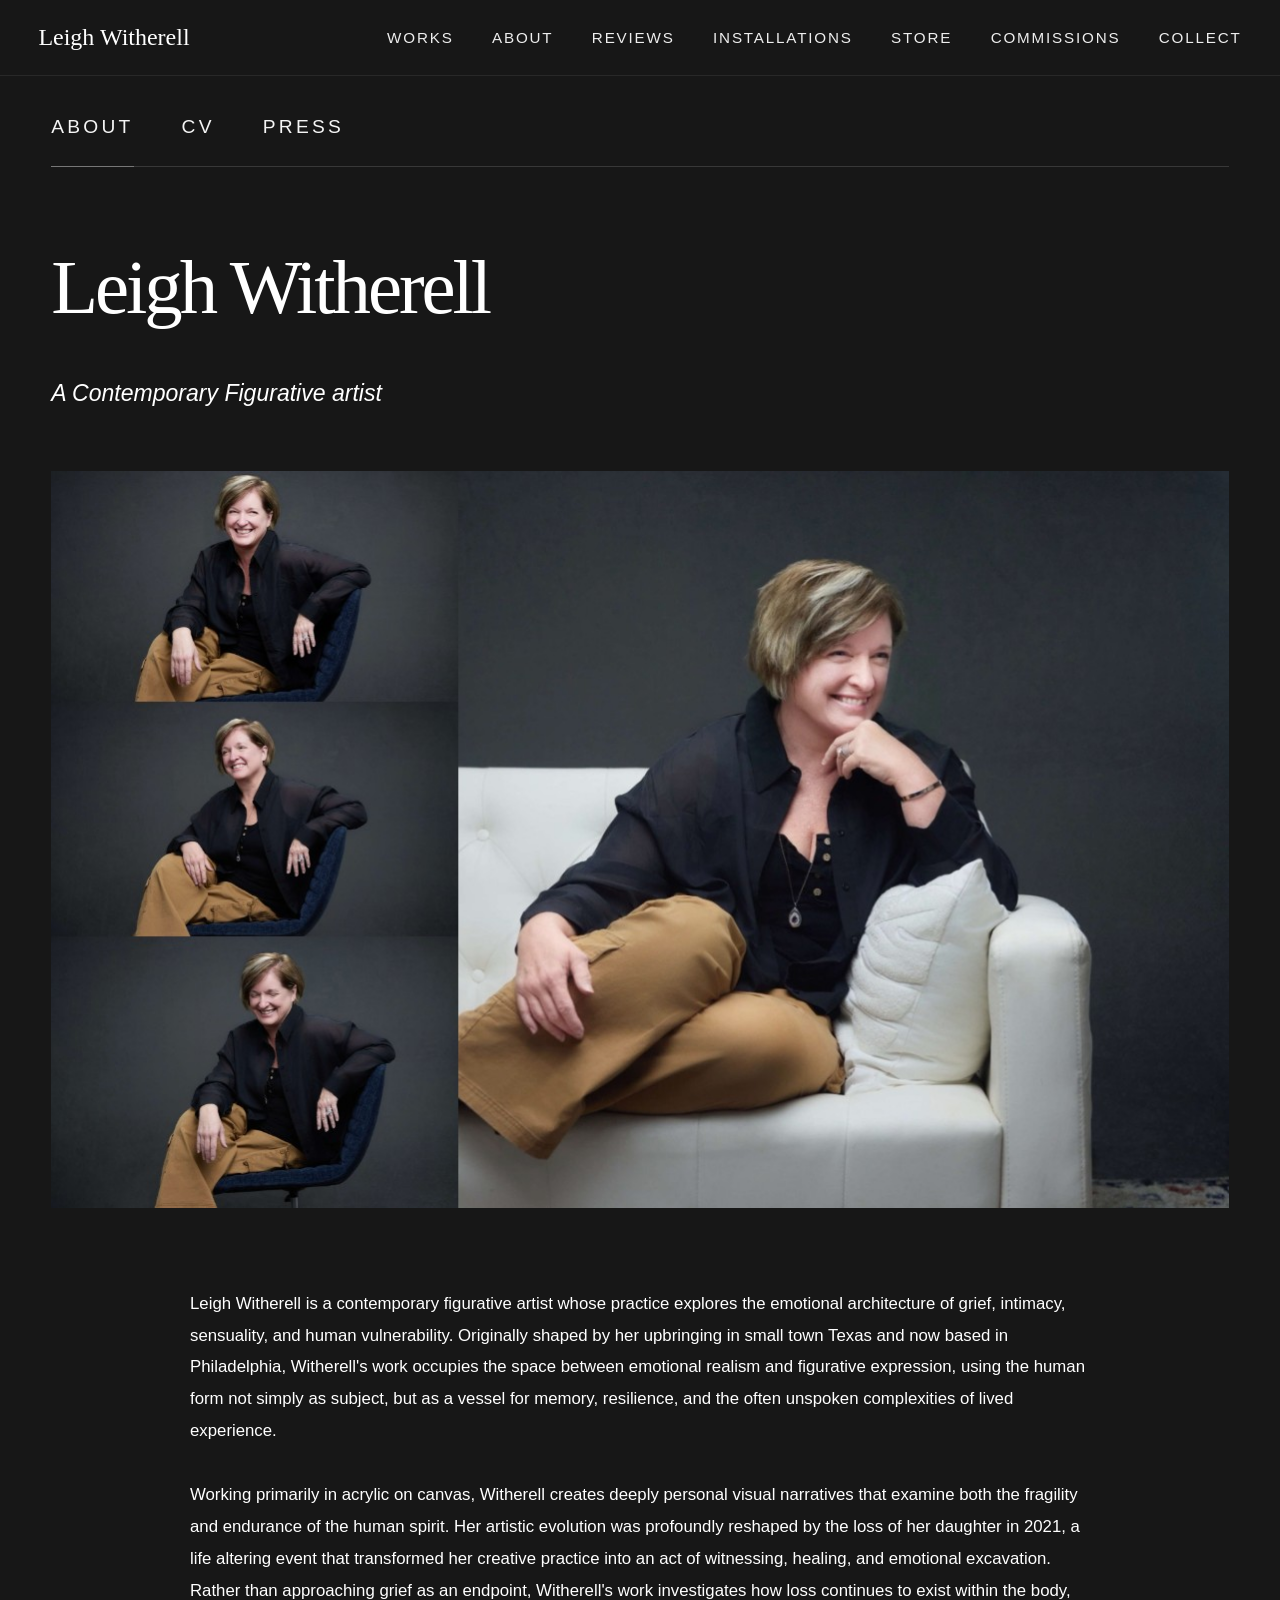
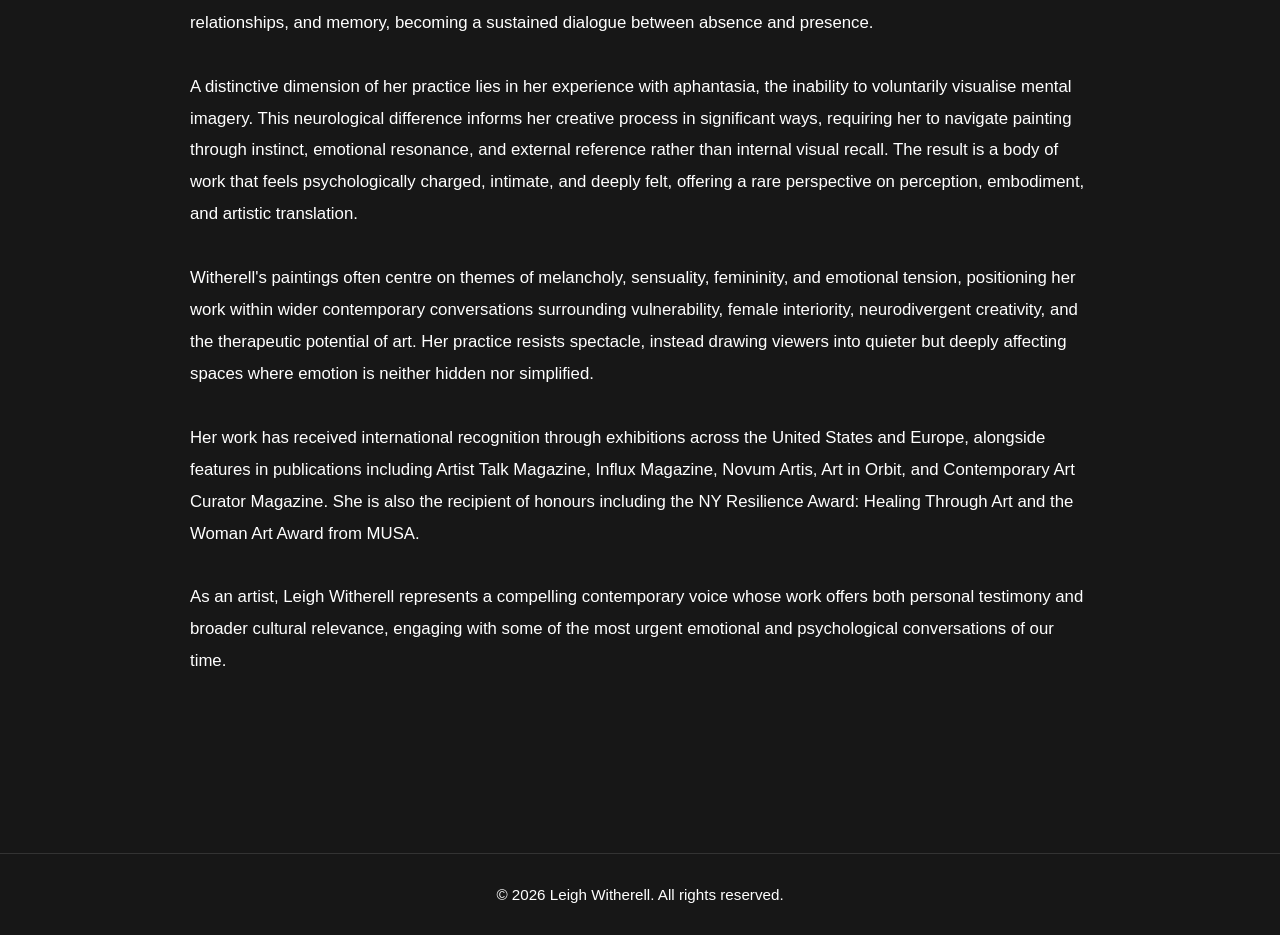
==== about.html @ 9452c2bc "Added about page, press page, and CV template. Created JavaScript files for about page, CV, and pres" ====
<!DOCTYPE html>
<html lang="en">

<head>
  <meta charset="UTF-8">
  <meta name="viewport"
        content="width=device-width, initial-scale=1.0">

  <meta name="description"
        content="About Leigh Witherell, contemporary figurative artist based in Philadelphia.">

  <title>About | Leigh Witherell</title>

  <link rel="stylesheet" href="css/style.css">
  <script src="js/about.js" defer></script>
  <script src="js/cv-data.js" defer></script>
<script src="js/cv.js" defer></script>
</head>

<body class="about-page">

  <!-- MAIN SITE NAVIGATION -->

  <header class="site-header">

    <a class="site-logo" href="index.html">
      Leigh Witherell
    </a>

    <button
      class="menu-toggle"
      type="button"
      aria-label="Toggle navigation"
      aria-expanded="false"
      aria-controls="site-nav">
      ☰
    </button>

    <nav
      id="site-nav"
      class="site-nav"
      aria-label="Main navigation">

      <a href="works.html">Works</a>
      <a href="about.html" aria-current="page">About</a>
      <a href="reviews.html">Reviews</a>
      <a href="installations.html">Installations</a>
      <a href="store.html">Store</a>
      <a href="commissions.html">Commissions</a>
      <a href="collect.html">Collect</a>

    </nav>

  </header>


  <main class="about-main">

    <!-- ABOUT / CV / PRESS TABS -->

    <div class="about-tabs"
         role="tablist"
         aria-label="Artist information">

      <button
        id="tab-about"
        class="about-tab active"
        type="button"
        role="tab"
        aria-selected="true"
        aria-controls="panel-about"
        tabindex="0"
        data-tab="about">
        About
      </button>

      <button
        id="tab-cv"
        class="about-tab"
        type="button"
        role="tab"
        aria-selected="false"
        aria-controls="panel-cv"
        tabindex="-1"
        data-tab="cv">
        CV
      </button>

      <button
        id="tab-press"
        class="about-tab"
        type="button"
        role="tab"
        aria-selected="false"
        aria-controls="panel-press"
        tabindex="-1"
        data-tab="press">
        Press
      </button>

    </div>


    <!-- ABOUT SECTION -->

    <section
      id="panel-about"
      class="about-panel"
      role="tabpanel"
      aria-labelledby="tab-about"
      tabindex="0">

      <h1 class="about-heading">
        Leigh Witherell
      </h1>

      <p class="about-subtitle">
        A Contemporary Figurative artist
      </p>

      <!-- ARTIST COLLAGE -->

      <div class="about-portrait">

        <img
          src="assets/images/Artist/Leigh1.jpg"
          alt="Portrait collage of artist Leigh Witherell"
        >

      </div>


      <!-- ARTIST BIOGRAPHY -->

      <div class="artist-bio">

        <p>
          Leigh Witherell is a contemporary figurative artist whose practice explores the emotional architecture of grief, intimacy, sensuality, and human vulnerability. Originally shaped by her upbringing in small town Texas and now based in Philadelphia, Witherell's work occupies the space between emotional realism and figurative expression, using the human form not simply as subject, but as a vessel for memory, resilience, and the often unspoken complexities of lived experience.
        </p>

        <p>
          Working primarily in acrylic on canvas, Witherell creates deeply personal visual narratives that examine both the fragility and endurance of the human spirit. Her artistic evolution was profoundly reshaped by the loss of her daughter in 2021, a life altering event that transformed her creative practice into an act of witnessing, healing, and emotional excavation. Rather than approaching grief as an endpoint, Witherell's work investigates how loss continues to exist within the body, relationships, and memory, becoming a sustained dialogue between absence and presence.
        </p>

        <p>
          A distinctive dimension of her practice lies in her experience with aphantasia, the inability to voluntarily visualise mental imagery. This neurological difference informs her creative process in significant ways, requiring her to navigate painting through instinct, emotional resonance, and external reference rather than internal visual recall. The result is a body of work that feels psychologically charged, intimate, and deeply felt, offering a rare perspective on perception, embodiment, and artistic translation.
        </p>

        <p>
          Witherell's paintings often centre on themes of melancholy, sensuality, femininity, and emotional tension, positioning her work within wider contemporary conversations surrounding vulnerability, female interiority, neurodivergent creativity, and the therapeutic potential of art. Her practice resists spectacle, instead drawing viewers into quieter but deeply affecting spaces where emotion is neither hidden nor simplified.
        </p>

        <p>
          Her work has received international recognition through exhibitions across the United States and Europe, alongside features in publications including Artist Talk Magazine, Influx Magazine, Novum Artis, Art in Orbit, and Contemporary Art Curator Magazine. She is also the recipient of honours including the NY Resilience Award: Healing Through Art and the Woman Art Award from MUSA.
        </p>

        <p>
          As an artist, Leigh Witherell represents a compelling contemporary voice whose work offers both personal testimony and broader cultural relevance, engaging with some of the most urgent emotional and psychological conversations of our time.
        </p>

      </div>

    </section>


    <!-- CV SECTION -->

    <section
      id="panel-cv"
      class="about-panel"
      role="tabpanel"
      aria-labelledby="tab-cv"
      tabindex="0"
      hidden>

      <h1 class="about-heading">
        Curriculum Vitae
      </h1>

      <div class="cv-content">

       
<!-- CV SECTION -->

<section
  id="panel-cv"
  class="about-panel"
  role="tabpanel"
  aria-labelledby="tab-cv"
  tabindex="0"
  hidden>

  <h1 class="about-heading">
    Curriculum Vitae
  </h1>

  <div id="cv-content" class="cv-content">
    <p>Loading curriculum vitae...</p>
  </div>

</section>

        <section class="cv-section">

          <h2>Selected Exhibitions</h2>

          <div class="cv-entry">
            <span class="cv-year">YEAR</span>
            <p>Exhibition Title, Gallery, City</p>
          </div>

        </section>

        <section class="cv-section">

          <h2>Awards &amp; Recognition</h2>

          <div class="cv-entry">
            <span class="cv-year">YEAR</span>
            <p>Award Name, Organization</p>
          </div>

        </section>

        <section class="cv-section">

          <h2>Publications</h2>

          <div class="cv-entry">
            <span class="cv-year">YEAR</span>
            <p>Publication Title</p>
          </div>

        </section>

      </div>

    </section>


    <!-- PRESS SECTION -->

    <section
     
<!-- PRESS SECTION -->

<section
  id="panel-press"
  class="about-panel"
  role="tabpanel"
  aria-labelledby="tab-press"
  tabindex="0"
  hidden>

  <h1 class="about-heading">Press</h1>

  <div class="press-content">

    <!-- PODCASTS -->

    <section class="press-section">
      <h2>Podcasts</h2>

      <article class="press-entry">
        <span class="press-date">March 2026</span>
        <div>
          <h3>
            <a href="https://www.empoweredartists.co/" target="_blank" rel="noopener noreferrer">
              Empowered Artist
            </a>
          </h3>
          <ul class="press-subitems">
            <li>
              <a href="https://www.youtube.com/watch?v=N-sqRxeGrSQ" target="_blank" rel="noopener noreferrer">
                Artist Email Marketing &amp; Pricing Strategies
              </a>
            </li>
            <li>
              <a href="https://www.youtube.com/watch?v=6rR9zcAji3Q" target="_blank" rel="noopener noreferrer">
                Tips on Shipping Art &amp; Growing Visibility
              </a>
            </li>
          </ul>
        </div>
      </article>

      <article class="press-entry">
        <span class="press-date">August 2025</span>
        <div>
          <h3>
            <a href="https://www.digitaljournal.com/pr/news/vehement-media/transformative-power-art-leigh-witherell-1118674260.html" target="_blank" rel="noopener noreferrer">
              The Transformative Power of Art
            </a>
          </h3>
          <p>Digital Journal</p>
        </div>
      </article>

      <article class="press-entry">
        <span class="press-date">June 2025</span>
        <div>
          <h3>
            <a href="https://www.empoweredartists.co/" target="_blank" rel="noopener noreferrer">
              Empowered Artist
            </a>
          </h3>
          <ul class="press-subitems">
            <li>
              <a href="https://riverside.fm/shared/exported-clip/e22501434883925f7175" target="_blank" rel="noopener noreferrer">
                How she grew her Instagram account
              </a>
            </li>
            <li>
              <a href="https://riverside.fm/shared/exported-clip/c4781f3d7fcc45ad9a8d" target="_blank" rel="noopener noreferrer">
                Featured in over 30 art magazines
              </a>
            </li>
            <li>
              <a href="https://riverside.fm/shared/exported-clip/6e8e69e74395e0ab81dc" target="_blank" rel="noopener noreferrer">
                Into over 40 art shows
              </a>
            </li>
          </ul>
        </div>
      </article>

      <article class="press-entry">
        <span class="press-date">December 2024</span>
        <div>
          <h3>
            <a href="https://youtu.be/giaGypfnqEU" target="_blank" rel="noopener noreferrer">
              551 - Leigh Witherell
            </a>
          </h3>
          <p>ArtByArtists</p>
        </div>
      </article>

      <article class="press-entry">
        <span class="press-date">December 2023</span>
        <div>
          <h3>
            <a href="https://www.artistcloseup.com/blog/podcast-leigh-witherell" target="_blank" rel="noopener noreferrer">
              #11: Leigh Witherell | Melancholy Artistry and Sentient AI
            </a>
          </h3>
          <p>Art in Orbit Podcast</p>
          <ul class="press-subitems">
            <li>
              <a href="https://open.spotify.com/episode/2ssN7zLvmXjFSgpjmGBy7T?si=f7U7wwerRCGUusTKj2wU4g" target="_blank" rel="noopener noreferrer">
                Listen on Spotify
              </a>
            </li>
            <li>
              <a href="https://podcasts.apple.com/us/podcast/leigh-witherell-melancholy-artistry-and-sentient-ai/id1672834839?i=1000637930406" target="_blank" rel="noopener noreferrer">
                Listen on Apple Podcasts
              </a>
            </li>
          </ul>
        </div>
      </article>
    </section>


    <!-- PRESS ARTICLES -->

    <section class="press-section">
      <h2>Articles</h2>

      <article class="press-entry">
        <span class="press-date">September 2026</span>
        <div>
          <h3>
            <a href="https://womeninartsnetwork.com/leigh-witherell-on-loss-love-healing/" target="_blank" rel="noopener noreferrer">
              This Artist Uses the Human Figure to Tell Stories of Loss, Love and Healing | Leigh Witherell
            </a>
          </h3>
          <p>Women in Arts Network</p>
        </div>
      </article>

      <article class="press-entry">
        <span class="press-date">May 8, 2026</span>
        <div>
          <h3>
            <a href="https://theartisanmagazine.com/nude-night-st-pete/" target="_blank" rel="noopener noreferrer">
              Review: Nude Nite in St. Petersburg — Art, Atmosphere, and the Human Form
            </a>
          </h3>
          <p>The Artisan Magazine</p>
        </div>
      </article>

      <article class="press-entry">
        <span class="press-date">Spring 2026</span>
        <div>
          <h3>
            <a href="https://www.culturaldose.com/post/leigh-witherell-painting-the-spaces-culture-tries-to-ignore" target="_blank" rel="noopener noreferrer">
              Painting the Spaces Culture Tries to Ignore
            </a>
          </h3>
          <p>Cultural Dose</p>
        </div>
      </article>

      <article class="press-entry">
        <span class="press-date">March 2026</span>
        <div>
          <h3>
            <a href="https://artherstorymagazine.com/" target="_blank" rel="noopener noreferrer">
              Most Inspiring Women Artists of 2025
            </a>
          </h3>
          <p>Art HerStory Magazine</p>
        </div>
      </article>

      <article class="press-entry">
        <span class="press-date">February 2026</span>
        <div>
          <h3>
            <a href="https://www.pjasmag.org/featured-profile/leigh-witherell" target="_blank" rel="noopener noreferrer">
              Featured Profile
            </a>
          </h3>
          <p>PJAS Print Hub</p>
        </div>
      </article>

      <article class="press-entry">
        <span class="press-date">January 2026</span>
        <div>
          <h3>
            <a href="https://boldjourney.com/an-inspired-chat-with-leigh-witherell-of-center-city-highlight/" target="_blank" rel="noopener noreferrer">
              An Inspired Chat with Leigh Witherell
            </a>
          </h3>
          <p>Bold Journey</p>
        </div>
      </article>

      <article class="press-entry">
        <span class="press-date">January 2026</span>
        <div>
          <h3>
            <a href="https://www.hintonmagazine.com/post/leigh-witherell-painting-the-quiet-conversations-of-the-human-soul" target="_blank" rel="noopener noreferrer">
              Painting the Quiet Conversations of the Human Soul
            </a>
          </h3>
          <p>Hinton Magazine</p>
        </div>
      </article>

      <article class="press-entry">
        <span class="press-date">January 2026</span>
        <div>
          <h3>
            <a href="https://artdaily.com/news/189560/Beyond-Borders--Leigh-Witherell-s-Creative-Growth-Through-Global-Exposure" target="_blank" rel="noopener noreferrer">
              Beyond Borders: Creative Growth Through Global Exposure
            </a>
          </h3>
          <p>artdaily</p>
        </div>
      </article>

      <article class="press-entry">
        <span class="press-date">January 2026</span>
        <div>
          <h3>
            <a href="https://www.dailyscanner.com/leigh-witherells-artistic-mission-educating-through-the-invisibility-project/" target="_blank" rel="noopener noreferrer">
              Educating Through The Invisibility Project
            </a>
          </h3>
          <p>Daily Scanner</p>
        </div>
      </article>

      <article class="press-entry">
        <span class="press-date">December 2025</span>
        <div>
          <h3>
            <a href="https://www.technewsvision.com/leigh-witherell-vs-the-algorithm-navigating-censorship-in-the-digital-art-world/" target="_blank" rel="noopener noreferrer">
              Leigh Witherell vs. the Algorithm
            </a>
          </h3>
          <p>Tech News Vision</p>
        </div>
      </article>

      <article class="press-entry">
        <span class="press-date">December 2025</span>
        <div>
          <h3>
            <a href="https://nytabloid.com/leigh-witherells-journey-through-grief-turning-loss-into-visual-storytelling/" target="_blank" rel="noopener noreferrer">
              Journey Through Grief: Turning Loss Into Visual Storytelling
            </a>
          </h3>
          <p>NY Tabloid</p>
        </div>
      </article>

      <article class="press-entry">
        <span class="press-date">December 2025</span>
        <div>
          <h3>
            <a href="https://www.bigtimedaily.com/every-life-is-a-story-leigh-witherells-art-of-capturing-connection/" target="_blank" rel="noopener noreferrer">
              Every Life Is a Story
            </a>
          </h3>
          <p>Big Time Daily</p>
        </div>
      </article>

      <article class="press-entry">
        <span class="press-date">December 2025</span>
        <div>
          <h3>
            <a href="https://lalifestylemag.com/beyond-the-canvas-leigh-witherells-stand-for-artistic-freedom-and-authentic-expression/" target="_blank" rel="noopener noreferrer">
              Stand for Artistic Freedom
            </a>
          </h3>
          <p>LA Lifestyle Magazine</p>
        </div>
      </article>

      <article class="press-entry">
        <span class="press-date">June 2025</span>
        <div>
          <h3>
            <a href="https://opulencemag.co.uk/2025/06/20/leigh-witherell-artist-profile/" target="_blank" rel="noopener noreferrer">
              Dynamic Brush Work &amp; Raw Emotion
            </a>
          </h3>
          <p>Opulence Magazine</p>
        </div>
      </article>

      <article class="press-entry">
        <span class="press-date">2025</span>
        <div>
          <h3>
            <a href="https://www.nyweeklymagazine.com/blog/top-20-inspirational-women-to-look-out-for-in-2025" target="_blank" rel="noopener noreferrer">
              Top 20 Inspirational Women To Look Out For In 2025
            </a>
          </h3>
          <p>NY Weekly Magazine</p>
        </div>
      </article>

      <article class="press-entry">
        <span class="press-date">March 2025</span>
        <div>
          <h3>
            <a href="https://artstoheartsproject.com/the-art-of-feeling-seen-and-understood-leigh-witherell/" target="_blank" rel="noopener noreferrer">
              The Art of Feeling Seen and Understood
            </a>
          </h3>
          <p>Arts to Hearts Project</p>
        </div>
      </article>

      <article class="press-entry">
        <span class="press-date">January 2025</span>
        <div>
          <h3>
            <a href="https://boldjourney.com/meet-leigh-witherell/" target="_blank" rel="noopener noreferrer">
              Meet Leigh Witherell
            </a>
          </h3>
          <p>Bold Journey</p>
        </div>
      </article>

      <article class="press-entry">
        <span class="press-date">Winter 2025</span>
        <div>
          <h3>
            <a href="https://www.arttourinternational.com/publications/2025-winter-issue/" target="_blank" rel="noopener noreferrer">
              Featured Artist
            </a>
          </h3>
          <p>ArtTour International Magazine</p>
        </div>
      </article>

      <article class="press-entry">
        <span class="press-date">December 2024</span>
        <div>
          <h3>
            <a href="https://canvasrebel.com/meet-leigh-witherell/" target="_blank" rel="noopener noreferrer">
              Meet Leigh Witherell
            </a>
          </h3>
          <p>Canvas Rebel</p>
        </div>
      </article>

      <article class="press-entry">
        <span class="press-date">March 2024</span>
        <div>
          <h3>
            <a href="https://www.arttourinternational.com/leigh-witherell-top-featured-artist-2024/" target="_blank" rel="noopener noreferrer">
              Soulful Narratives: The Poignant Artistry
            </a>
          </h3>
          <p>Art Tour International</p>
        </div>
      </article>

      <article class="press-entry">
        <span class="press-date">March 2024</span>
        <div>
          <h3>
            <a href="https://www.everythingbrevard.com/blog/artist-leigh-witherell-paints-the-many-faces-of-grief" target="_blank" rel="noopener noreferrer">
              Artist Leigh Witherell Paints the Many Faces of Grief
            </a>
          </h3>
          <p>Everything Brevard</p>
        </div>
      </article>

      <article class="press-entry">
        <span class="press-date">February 2024 &amp; November 2023</span>
        <div>
          <h3>Artist Profile &amp; Interview</h3>
          <p>Artistcloseup Magazine</p>
          <ul class="press-subitems">
            <li>
              <a href="https://www.artistcloseup.com/blog/interview-leigh-witherell" target="_blank" rel="noopener noreferrer">
                Artist Profile
              </a>
            </li>
            <li>
              <a href="https://www.artistcloseup.com/blog/artist-profile-leigh-witherell" target="_blank" rel="noopener noreferrer">
                Interview
              </a>
            </li>
          </ul>
        </div>
      </article>

      <article class="press-entry">
        <span class="press-date">February &amp; December 2023</span>
        <div>
          <h3>Art Review &amp; Interview</h3>
          <p>Contemporary Art Curator Magazine</p>
          <ul class="press-subitems">
            <li>
              <a href="https://www.contemporaryartcuratormagazine.com/home-2/leigh-witherell-artreview" target="_blank" rel="noopener noreferrer">
                Art Review
              </a>
            </li>
            <li>
              <a href="https://www.contemporaryartcuratormagazine.com/home-2/leigh-witherell" target="_blank" rel="noopener noreferrer">
                Interview
              </a>
            </li>
          </ul>
        </div>
      </article>

      <article class="press-entry">
        <span class="press-date">January 2024</span>
        <div>
          <h3>
            <a href="https://aatonau.com/leigh-witherell-a-portrait-of-resilience-and-expression/" target="_blank" rel="noopener noreferrer">
              A Portrait Of Resilience And Expression
            </a>
          </h3>
          <p>AATONAU</p>
        </div>
      </article>

      <article class="press-entry">
        <span class="press-date">2023</span>
        <div>
          <h3>
            <a href="https://www.artisttalkmagazine.com/leigh-witherell" target="_blank" rel="noopener noreferrer">
              Profile: Leigh Witherell
            </a>
          </h3>
          <p>Artist Talk Magazine</p>
        </div>
      </article>

      <article class="press-entry">
        <span class="press-date">January 2023</span>
        <div>
          <h3>
            <a href="https://www.influx-gallery.com/interviews/leigh-witherell" target="_blank" rel="noopener noreferrer">
              Profile: Leigh Witherell
            </a>
          </h3>
          <p>Influx Gallery</p>
        </div>
      </article>

    </section>


    <!-- ARTWORK PUBLICATIONS -->

    <section class="press-section">
      <h2>Artwork Publications</h2>

      <article class="press-entry">
        <span class="press-date">December 2024</span>
        <div>
          <h3>
            <a href="https://en.artboxpublish.com/" target="_blank" rel="noopener noreferrer">
              Artbox Publish - Artbook 2024
            </a>
          </h3>
          <p>Hardcover</p>
        </div>
      </article>

      <article class="press-entry">
        <span class="press-date">Winter 2025</span>
        <div>
          <h3>
            <a href="https://www.arttourinternational.com/publications/2025-winter-issue/" target="_blank" rel="noopener noreferrer">
              ArtTour International Magazine
            </a>
          </h3>
          <p>Pages 56–57</p>
        </div>
      </article>

      <article class="press-entry">
        <span class="press-date">November–December 2024</span>
        <div>
          <h3>
            <a href="https://www.artloving.net/magazine" target="_blank" rel="noopener noreferrer">
              Art Loving Magazine
            </a>
          </h3>
          <p>Issue 2, pages 50–52</p>
        </div>
      </article>

      <article class="press-entry">
        <span class="press-date">2024</span>
        <div>
          <h3>
            <a href="https://www.artistcloseup.com/" target="_blank" rel="noopener noreferrer">
              Artistcloseup Magazine
            </a>
          </h3>
          <p>Issue #23 (October), #20 (July), #16 (March)</p>
        </div>
      </article>

      <article class="press-entry">
        <span class="press-date">2023–2024</span>
        <div>
          <h3>
            <a href="https://www.artisttalkmagazine.com/" target="_blank" rel="noopener noreferrer">
              Artist Talk Magazine
            </a>
          </h3>
          <p>London Underground Book 2024 (hardcover)</p>
          <p>Times Square Digital Exhibition Book 2023 (hardcover)</p>
          <p>
            Frequent contributor in issues 36, 33, 32, 31, 30,
            28, 27, 25, 24, 22 and 21.
          </p>
          <p>
            <a href="https://www.artisttalkmagazine.com/magazine-archive" target="_blank" rel="noopener noreferrer">
              View magazine archive
            </a>
          </p>
        </div>
      </article>

      <article class="press-entry">
        <span class="press-date">2024</span>
        <div>
          <h3>
            <a href="https://novumartis.com/" target="_blank" rel="noopener noreferrer">
              Novum Artis Magazine
            </a>
          </h3>
          <p>Issue 004 (August), 003 (June), 002 (April)</p>
        </div>
      </article>

      <article class="press-entry">
        <span class="press-date">July 2024</span>
        <div>
          <h3>
            <a href="https://circle-arts.com/artideal-4/" target="_blank" rel="noopener noreferrer">
              Circle Foundation - ArtIDEAL Volume 4
            </a>
          </h3>
          <p>Hardcover, page 107</p>
        </div>
      </article>

      <article class="press-entry">
        <span class="press-date">June 2024</span>
        <div>
          <h3>
            <a href="https://www.contemporaryartcuratormagazine.com/printedmagazine" target="_blank" rel="noopener noreferrer">
              Contemporary Art Curator Magazine
            </a>
          </h3>
          <p>Issue 2, pages 3 and 144–145</p>
        </div>
      </article>

      <article class="press-entry">
        <span class="press-date">2023–2024</span>
        <div>
          <h3>
            <a href="https://www.observica.com/" target="_blank" rel="noopener noreferrer">
              Observica Magazine
            </a>
          </h3>
          <p>Issue 27 (SE 2024), Issue 25 (EE 2023)</p>
        </div>
      </article>

      <article class="press-entry">
        <span class="press-date">2023–2024</span>
        <div>
          <h3>
            <a href="https://www.artistonish.com/" target="_blank" rel="noopener noreferrer">
              Artistonish Magazine
            </a>
          </h3>
          <p>Issue 44 (March 2024), Issue 39 (October 2023), Issue 32 (March 2023)</p>
        </div>
      </article>

    </section>

  </div>

</section>

      </div>

    </section>

  </main>


  <!-- FOOTER -->

  <footer class="site-footer">
    © 2026 Leigh Witherell. All rights reserved.
  </footer>

</body>
</html>
---- css/style.css ----
/* LEIGH WITHERELL — COMPLETE SITE STYLESHEET */
:root { color-scheme: dark; }
* { box-sizing: border-box; }
html { scroll-behavior: smooth; }
html, body { margin: 0; min-height: 100%; }
body { display: flex; flex-direction: column; min-height: 100vh; background: #171717; color: #fff; font-family: Arial, Helvetica, sans-serif; }
main { flex: 1 0 auto; }
button, a { -webkit-tap-highlight-color: transparent; }
button { font: inherit; }

/* HOMEPAGE */
.hero { position: relative; display: flex; align-items: center; justify-content: center; min-height: 100vh; min-height: 100svh; padding: 2rem; text-align: center; background: linear-gradient(rgba(0,0,0,.38),rgba(0,0,0,.38)), url('../assets/images/The+Bath.webp') center / cover no-repeat; }
.hero-content { position: relative; width: 100%; }
.hero h1 { margin: 0; font: 400 clamp(3.5rem,9vw,10rem)/1.05 Georgia,'Times New Roman',serif; letter-spacing: -.045em; }
.hero p { margin: 2rem 0 4rem; font: clamp(1.2rem,2vw,2rem) Georgia,'Times New Roman',serif; }
.view-works { display: inline-block; padding: 1rem 2.5rem; border: 1px solid rgba(255,255,255,.65); color: #fff; text-decoration: none; font-size: .95rem; letter-spacing: .12em; transition: background .25s ease; }
.view-works:hover, .view-works:focus-visible { background: rgba(255,255,255,.2); }

/* SHARED HEADER / NAVIGATION */
.site-header { position: sticky; top: 0; z-index: 1000; display: flex; align-items: center; justify-content: space-between; gap: 2rem; width: 100%; padding: 1.5rem 3%; background: #171717; border-bottom: 1px solid #282828; }
.site-logo { color: #fff; font: 1.5rem Georgia,'Times New Roman',serif; text-decoration: none; white-space: nowrap; }
.site-nav { display: flex; align-items: center; justify-content: flex-end; gap: clamp(1rem,3vw,4rem); margin-left: auto; }
.site-nav a { color: #eee; font-size: .95rem; letter-spacing: .12em; text-decoration: none; text-transform: uppercase; white-space: nowrap; }
.site-nav a:hover, .site-nav a:focus-visible { text-decoration: underline; }
.menu-toggle { display: none; }

/* WORKS — TWO-COLUMN ORIGINAL WORKS */
.gallery-main { padding: 0 3%; }
.gallery-section, .collection { padding-top: clamp(4rem,8vw,9rem); margin-bottom: clamp(5rem,8vw,9rem); }
.gallery-section h2, .collection h1, .collection h2 { margin: 0 0 2.5rem; font: 400 clamp(3rem,6vw,6rem) Georgia,'Times New Roman',serif; letter-spacing: -.035em; }
.collection > p { margin: -1rem 0 4rem; font-size: clamp(1rem,1.5vw,1.5rem); }
.artwork-grid, .art-grid { display: grid; grid-template-columns: repeat(2,minmax(0,1fr)); column-gap: clamp(1.5rem,5vw,5rem); row-gap: 4rem; align-items: start; }
.artwork-grid .artwork { margin: 0; min-width: 0; }
.artwork-grid .gallery-image { display: block; width: 100%; height: 400px; object-fit: cover; object-position: center; cursor: zoom-in; }
.artwork-grid .gallery-image:focus-visible { outline: 2px solid #fff; outline-offset: 5px; }
.artwork-details { padding: 1.5rem 0 0; color: #fff; }
.artwork-details h3 { margin: 0 0 .75rem; font: 400 1.8rem Georgia,'Times New Roman',serif; }
.artwork-details p { margin: 0; font-size: 1.1rem; letter-spacing: .04em; line-height: 1.5; }

/* WORKS — JAVASCRIPT-GENERATED COLLECTIONS */
.art-grid .artwork { display: block; width: 100%; min-width: 0; margin: 0; padding: 0; border: 0; background: transparent; color: #fff; text-align: left; cursor: zoom-in; }
.art-grid .artwork img { display: block; width: 100%; aspect-ratio: 4 / 3; object-fit: cover; object-position: center; }
.art-grid .artwork:focus-visible { outline: 2px solid #fff; outline-offset: 6px; }
.artwork-title { display: block; margin-top: 1rem; font-size: 1rem; }

/* ARTWORK DETAIL VIEW — WHITE MODAL */
#art-lightbox { position: fixed; inset: 0; box-sizing: border-box; width: min(96vw,1600px); max-width: none; height: min(94vh,1000px); max-height: none; margin: auto; padding: clamp(1.5rem,3vw,3.5rem); overflow: auto; border: 0; background: #fff; color: #171717; color-scheme: light; text-align: left; }
#art-lightbox:not([open]) { display: none; }
#art-lightbox[open] { display: flex; flex-direction: column; align-items: center; justify-content: center; gap: 1.25rem; }
#art-lightbox::backdrop { background: rgba(0,0,0,.88); }
#art-lightbox #lightbox-image { display: block; width: auto; height: auto; max-width: 100%; max-height: 72vh; object-fit: contain; }
#art-lightbox #lightbox-title { margin: 0; font: 400 clamp(1.5rem,2.5vw,2.4rem) Georgia,'Times New Roman',serif; text-align: center; }
#art-lightbox .lightbox-close { position: fixed; top: max(2vh,12px); right: max(2vw,12px); z-index: 2; display: grid; place-items: center; width: 48px; height: 48px; padding: 0; border: 0; background: #fff; color: #171717; font-size: 2.5rem; line-height: 1; cursor: pointer; }
#art-lightbox .lightbox-close:hover, #art-lightbox .lightbox-close:focus-visible { background: #eee; outline: 2px solid #171717; outline-offset: 2px; }
/* For a future two-column detail panel, place image and information inside .lightbox-layout. */
#art-lightbox:has(.lightbox-layout)[open] { display: block; }
.lightbox-layout { display: grid; grid-template-columns: minmax(0,1fr) minmax(0,1.1fr); align-items: center; gap: clamp(2rem,5vw,6rem); min-height: 100%; }
.lightbox-layout #lightbox-image { width: 100%; max-height: 78vh; }
.lightbox-info { min-width: 0; max-height: 80vh; overflow: auto; padding: 1rem .5rem 1rem 0; }
.lightbox-info #lightbox-title { text-align: left; }
.lightbox-category { margin: 1rem 0 2rem; color: #747782; font-size: .8rem; font-weight: 600; letter-spacing: .18em; text-transform: uppercase; }
.lightbox-meta { padding-top: 1.5rem; border-top: 1px solid #e5e5e5; font-size: 1.1rem; line-height: 1.65; }
.lightbox-description { margin: 2rem 0; padding-left: 1.5rem; border-left: 2px solid #222; font-size: 1.05rem; line-height: 1.8; }
.lightbox-price { padding-top: 1.5rem; border-top: 1px solid #e5e5e5; font-size: 1.4rem; font-weight: 600; }

/* STORE */
.store-main { width: 100%; padding: 0 2%; }
.store-intro { padding: 5rem 0 7rem; }
.store-intro h1 { margin: 0 0 2rem; font: 400 clamp(3.5rem,6vw,6rem) Georgia,'Times New Roman',serif; letter-spacing: -.035em; }
.store-intro p { max-width: 900px; font-size: 1.35rem; line-height: 1.7; }
.product-grid { display: grid; grid-template-columns: repeat(3,minmax(0,1fr)); column-gap: 3rem; row-gap: 4rem; align-items: start; align-content: start; min-height: 0; margin-bottom: 6rem; }
.product-card { display: flex; flex-direction: column; min-width: 0; min-height: 0; }
.product-card img { display: block; width: 100%; aspect-ratio: 1 / 1; object-fit: cover; }
.product-card h2 { margin: 2rem 0 1rem; font: 400 1.7rem Georgia,'Times New Roman',serif; }
.product-card > p { font-size: 1.1rem; line-height: 1.6; }
.original-price { margin: 2rem 0; font: 2rem Georgia,'Times New Roman',serif; }
.price-list { margin-top: 2rem; padding: 1rem 0; border-top: 1px solid #333; border-bottom: 1px solid #333; }
.price-list div { display: flex; justify-content: space-between; gap: 1rem; padding: .4rem 0; font-size: 1.1rem; }
.checkout-note { margin: 1.5rem 0; font-size: .95rem; font-style: italic; }
.purchase-button { display: block; margin-top: auto; padding: 1.2rem; border: 1px solid #333; color: #fff; text-align: center; text-decoration: none; font-weight: 600; letter-spacing: .12em; transition: background .2s ease; }
.purchase-button:hover, .purchase-button:focus-visible { background: #333; }

/* FOOTER */
.site-footer { position: relative; flex-shrink: 0; width: 100%; margin-top: 4rem; padding: 2rem 1rem; border-top: 1px solid #333; background: #171717; color: #fff; text-align: center; font-size: .95rem; }

/* RESPONSIVE */
@media (max-width: 1000px) { .product-grid { grid-template-columns: repeat(2,minmax(0,1fr)); } }
@media (max-width: 900px) {
  .site-header { flex-wrap: wrap; }
  .menu-toggle { display: block; margin-left: auto; padding: .5rem .8rem; border: 1px solid #777; background: transparent; color: #fff; font-size: 1.5rem; cursor: pointer; }
  .site-nav { display: none; flex-direction: column; align-items: flex-start; width: 100%; padding: 1rem 0; }
  .site-nav.is-open { display: flex; }
  .gallery-section, .collection { padding-top: 5rem; margin-bottom: 5rem; }
}
@media (max-width: 700px) {
  .artwork-grid, .art-grid { grid-template-columns: 1fr; row-gap: 3rem; }
  .artwork-grid .gallery-image { height: 300px; }
  #art-lightbox { width: 100vw; height: 100dvh; padding: 4.5rem 1.25rem 2rem; }
  #art-lightbox[open] { justify-content: flex-start; }
  #art-lightbox #lightbox-image { max-height: 65vh; }
  .lightbox-layout { grid-template-columns: 1fr; gap: 2rem; }
  .lightbox-info { max-height: none; overflow: visible; }
  .lightbox-layout #lightbox-image { max-height: 55vh; }
}
@media (max-width: 600px) {
  .hero { padding: 1.5rem; background-position: 42% center; }
  .hero p { margin: 1.5rem 0 3rem; }
  .product-grid { grid-template-columns: 1fr; }
  .store-main { padding: 0 5%; }
  .store-intro { padding: 4rem 0; }
}

/* WHITE ARTWORK DETAIL VIEW */

#art-lightbox {
  width: min(1400px, 96vw);
  max-width: none;
  height: min(900px, 96vh);
  max-height: 96vh;
  padding: 4rem 3rem 3rem;
  background: #fff;
  color: #222;
  border: none;
  overflow-y: auto;
}

#art-lightbox[open] {
  display: block;
}

#art-lightbox .lightbox-close {
  position: fixed;
  top: max(2vh, 1rem);
  right: max(2vw, 1rem);
  z-index: 10;
  color: #222;
  font-size: 2.5rem;
  background: #fff;
  border: 1px solid #ddd;
  width: 3.5rem;
  height: 3.5rem;
  border-radius: 50%;
  line-height: 1;
}

.lightbox-layout {
  display: grid;
  grid-template-columns: minmax(0, 1.2fr) minmax(300px, 0.8fr);
  gap: 4rem;
  align-items: center;
  min-height: 100%;
}

.lightbox-artwork {
  display: flex;
  align-items: center;
  justify-content: center;
  min-width: 0;
}

#art-lightbox .lightbox-artwork img {
  display: block;
  width: auto;
  height: auto;
  max-width: 100%;
  max-height: 75vh;
  object-fit: contain;
}

.lightbox-information {
  align-self: center;
  text-align: left;
  line-height: 1.7;
}

.lightbox-collection {
  font-size: 0.8rem;
  letter-spacing: 0.16em;
  text-transform: uppercase;
  color: #777;
}

#lightbox-title {
  font-family: Georgia, serif;
  font-size: clamp(2rem, 3vw, 3.5rem);
  line-height: 1.15;
  font-weight: 400;
  margin: 0 0 2rem;
}

.lightbox-description {
  margin: 2rem 0;
  white-space: pre-line;
}

.lightbox-price {
  margin-top: 2rem;
  font-family: Georgia, serif;
  font-size: 1.8rem;
}

@media (max-width: 800px) {
  #art-lightbox {
    padding: 4.5rem 1.5rem 2rem;
  }

  .lightbox-layout {
    grid-template-columns: 1fr;
    gap: 2rem;
  }

  #art-lightbox .lightbox-artwork img {
    max-height: 50vh;
  }

  #art-lightbox .lightbox-close {
    position: sticky;
    top: 0;
    float: right;
    margin-top: -3.5rem;
  }
}

/* =========================================
   COLLECT PAGE
   ========================================= */

.collect-page {
  background: #171717;
  color: #f5f5f5;
}

/* Main content */

.collect-main {
  display: flex;
  align-items: center;
  justify-content: center;

  width: 100%;
  padding: 7rem 2rem 4rem;
}

.collect-content {
  width: min(100%, 1110px);
  margin: 0 auto;
  text-align: center;
}

/* Envelope */

.collect-envelope {
  display: block;
  margin: 0 auto 2.5rem;
  color: #f5f5f5;
}

/* Heading */

.collect-content h1 {
  margin: 0;

  font-family: Georgia, "Times New Roman", serif;
  font-size: clamp(3.5rem, 6vw, 5rem);
  font-weight: 400;
  line-height: 1.15;
}

/* Subtitle */

.collect-subtitle {
  margin: 1.5rem 0 4rem;

  font-size: clamp(1.1rem, 1.7vw, 1.5rem);
  letter-spacing: 0.01em;
}

/* Inquire button */

.collect-inquire {
  display: inline-flex;
  align-items: center;
  justify-content: center;

  min-width: 215px;
  min-height: 70px;
  padding: 1rem 2.5rem;

  border: 1px solid #303030;

  color: #f5f5f5;
  background: transparent;
  text-decoration: none;

  font-size: 1rem;
  font-weight: 600;
  letter-spacing: 0.13em;
  text-transform: uppercase;

  transition:
    background 0.2s ease,
    border-color 0.2s ease;
}

.collect-inquire:hover,
.collect-inquire:focus-visible {
  background: #292929;
  border-color: #888;
}

/* Available works line */

.collect-services {
  margin: 2rem 0 2.5rem;

  font-size: clamp(1rem, 1.4vw, 1.2rem);
  line-height: 1.8;
}

.collect-services span {
  margin: 0 0.15rem;
}

/* Follow section */

.collect-social {
  border-top: 1px solid #303030;
  padding: 2.5rem 0 1rem;
}

.collect-social h2 {
  margin: 0 0 1.5rem;

  font-family: Arial, sans-serif;
  font-size: 1rem;
  font-weight: 400;
  letter-spacing: 0.12em;
  text-transform: uppercase;
}

/* Instagram icon */

.collect-instagram {
  display: inline-flex;
  align-items: center;
  justify-content: center;

  width: 48px;
  height: 48px;

  color: #f5f5f5;
  text-decoration: none;

  transition:
    color 0.2s ease,
    transform 0.2s ease;
}

.collect-instagram:hover,
.collect-instagram:focus-visible {
  color: #c9c9c9;
  transform: translateY(-2px);
}

/* Keyboard accessibility */

.collect-inquire:focus-visible,
.collect-instagram:focus-visible {
  outline: 2px solid white;
  outline-offset: 5px;
}

/* Mobile layout */

@media (max-width: 600px) {

  .collect-main {
    padding: 5rem 1.5rem 3rem;
  }

  .collect-envelope {
    margin-bottom: 2rem;
  }

  .collect-subtitle {
    margin-bottom: 3rem;
  }

  .collect-inquire {
    min-height: 60px;
  }

  .collect-services {
    max-width: 320px;
    margin: 2rem auto;
  }

  .collect-social {
    padding-top: 2rem;
  }
}

/* =========================================
   ABOUT / CV / PRESS PAGE
   ========================================= */

.about-main {
  width: 100%;
  padding: 0 4% 5rem;
}

/* Tabs */

.about-tabs {
  display: flex;
  gap: 3rem;
  margin-top: 2.5rem;
  border-bottom: 1px solid #383838;
}

.about-tab {
  position: relative;
  padding: 0 0 1.75rem;
  border: 0;
  background: transparent;
  color: #f5f5f5;
  font-size: clamp(1rem, 1.5vw, 1.5rem);
  letter-spacing: 0.17em;
  text-transform: uppercase;
  cursor: pointer;
}

.about-tab.active::after {
  content: "";
  position: absolute;
  bottom: -1px;
  left: 0;
  width: 100%;
  height: 1px;
  background: #777;
}

.about-tab:hover {
  color: #aaa;
}

.about-tab:focus-visible {
  outline: 2px solid white;
  outline-offset: 5px;
}

/* Tab panels */

.about-panel {
  padding-top: clamp(4rem, 6vw, 7rem);
}

.about-panel[hidden] {
  display: none;
}

/* Main heading */

.about-heading {
  margin: 0;
  font-family: Georgia, "Times New Roman", serif;
  font-size: clamp(3.5rem, 6vw, 6rem);
  font-weight: 400;
  letter-spacing: -0.04em;
  line-height: 1.15;
}

.about-subtitle {
  margin: 3rem 0 4rem;
  font-size: clamp(1.2rem, 1.8vw, 1.7rem);
  font-style: italic;
}

/* Portrait collage */

.about-portrait {
  width: min(100%, 1250px);
  margin: 0 auto 5rem;
}

.about-portrait img {
  display: block;
  width: 100%;
  height: auto;
}

/* Biography */

.artist-bio {
  width: min(100%, 900px);
  margin: 0 auto;
}

.artist-bio p {
  margin: 0 0 2rem;
  font-size: clamp(1.05rem, 1.3vw, 1.2rem);
  line-height: 1.9;
}

/* CV */

.cv-content,
.press-content {
  width: min(100%, 1000px);
  margin: 4rem auto;
}

.cv-section {
  margin-bottom: 4rem;
}

.cv-section h2 {
  margin-bottom: 2rem;
  padding-bottom: 1rem;
  border-bottom: 1px solid #383838;
  font-family: Georgia, "Times New Roman", serif;
  font-size: 2rem;
  font-weight: 400;
}

.cv-entry {
  display: grid;
  grid-template-columns: 100px 1fr;
  gap: 2rem;
  margin-bottom: 1.5rem;
  line-height: 1.7;
}

.cv-entry p {
  margin: 0;
}

.cv-year {
  color: #aaa;
}

/* Mobile */

@media (max-width: 600px) {
  .about-main {
    padding: 0 5% 3rem;
  }

  .about-tabs {
    gap: 2rem;
  }

  .about-panel {
    padding-top: 3rem;
  }

  .about-subtitle {
    margin: 2rem 0 3rem;
  }

  .about-portrait {
    margin-bottom: 3rem;
  }

  .cv-entry {
    grid-template-columns: 1fr;
    gap: 0.25rem;
  }
}
.cv-identity {
  margin-bottom: 4rem;
}

.cv-identity h2 {
  font: 400 2rem Georgia, serif;
}

.cv-identity p {
  color: #ccc;
  line-height: 1.6;
}

.cv-entry a {
  color: inherit;
  text-decoration: underline;
  text-decoration-color: #666;
  text-underline-offset: 4px;
}

.cv-entry a:hover {
  text-decoration-color: #fff;
}

/* =========================================
   PRESS PAGE
   ========================================= */

.press-content {
  width: min(100%, 1100px);
  margin: 4rem auto;
}

.press-section {
  margin-bottom: 6rem;
}

.press-section h2 {
  margin: 0 0 2rem;
  padding-bottom: 1rem;
  border-bottom: 1px solid #484848;
  font-family: Georgia, "Times New Roman", serif;
  font-size: clamp(2rem, 3vw, 2.8rem);
  font-weight: 400;
}

.press-entry {
  display: grid;
  grid-template-columns: 170px minmax(0, 1fr);
  gap: 2rem;
  padding: 1.6rem 0;
  border-bottom: 1px solid #303030;
}

.press-date {
  color: #aaa;
  font-size: 0.95rem;
  line-height: 1.6;
}

.press-entry h3 {
  margin: 0 0 0.4rem;
  font-family: Georgia, "Times New Roman", serif;
  font-size: clamp(1.2rem, 1.7vw, 1.5rem);
  font-weight: 400;
  line-height: 1.4;
}

.press-entry p {
  margin: 0.35rem 0;
  color: #bcbcbc;
  font-size: 1rem;
  line-height: 1.6;
}

.press-entry a {
  color: #f5f5f5;
  text-decoration: none;
  transition: color 0.2s ease;
}

.press-entry a:hover {
  color: #aaa;
  text-decoration: underline;
  text-underline-offset: 5px;
}

.press-entry a:focus-visible {
  outline: 2px solid white;
  outline-offset: 4px;
}

.press-subitems {
  margin: 1rem 0 0;
  padding-left: 1.25rem;
  color: #999;
}

.press-subitems li {
  margin-bottom: 0.65rem;
  line-height: 1.6;
}

.press-subitems a {
  color: #ccc;
}

@media (max-width: 650px) {
  .press-content {
    margin-top: 2rem;
  }

  .press-section {
    margin-bottom: 4rem;
  }

  .press-entry {
    grid-template-columns: 1fr;
    gap: 0.5rem;
  }
}
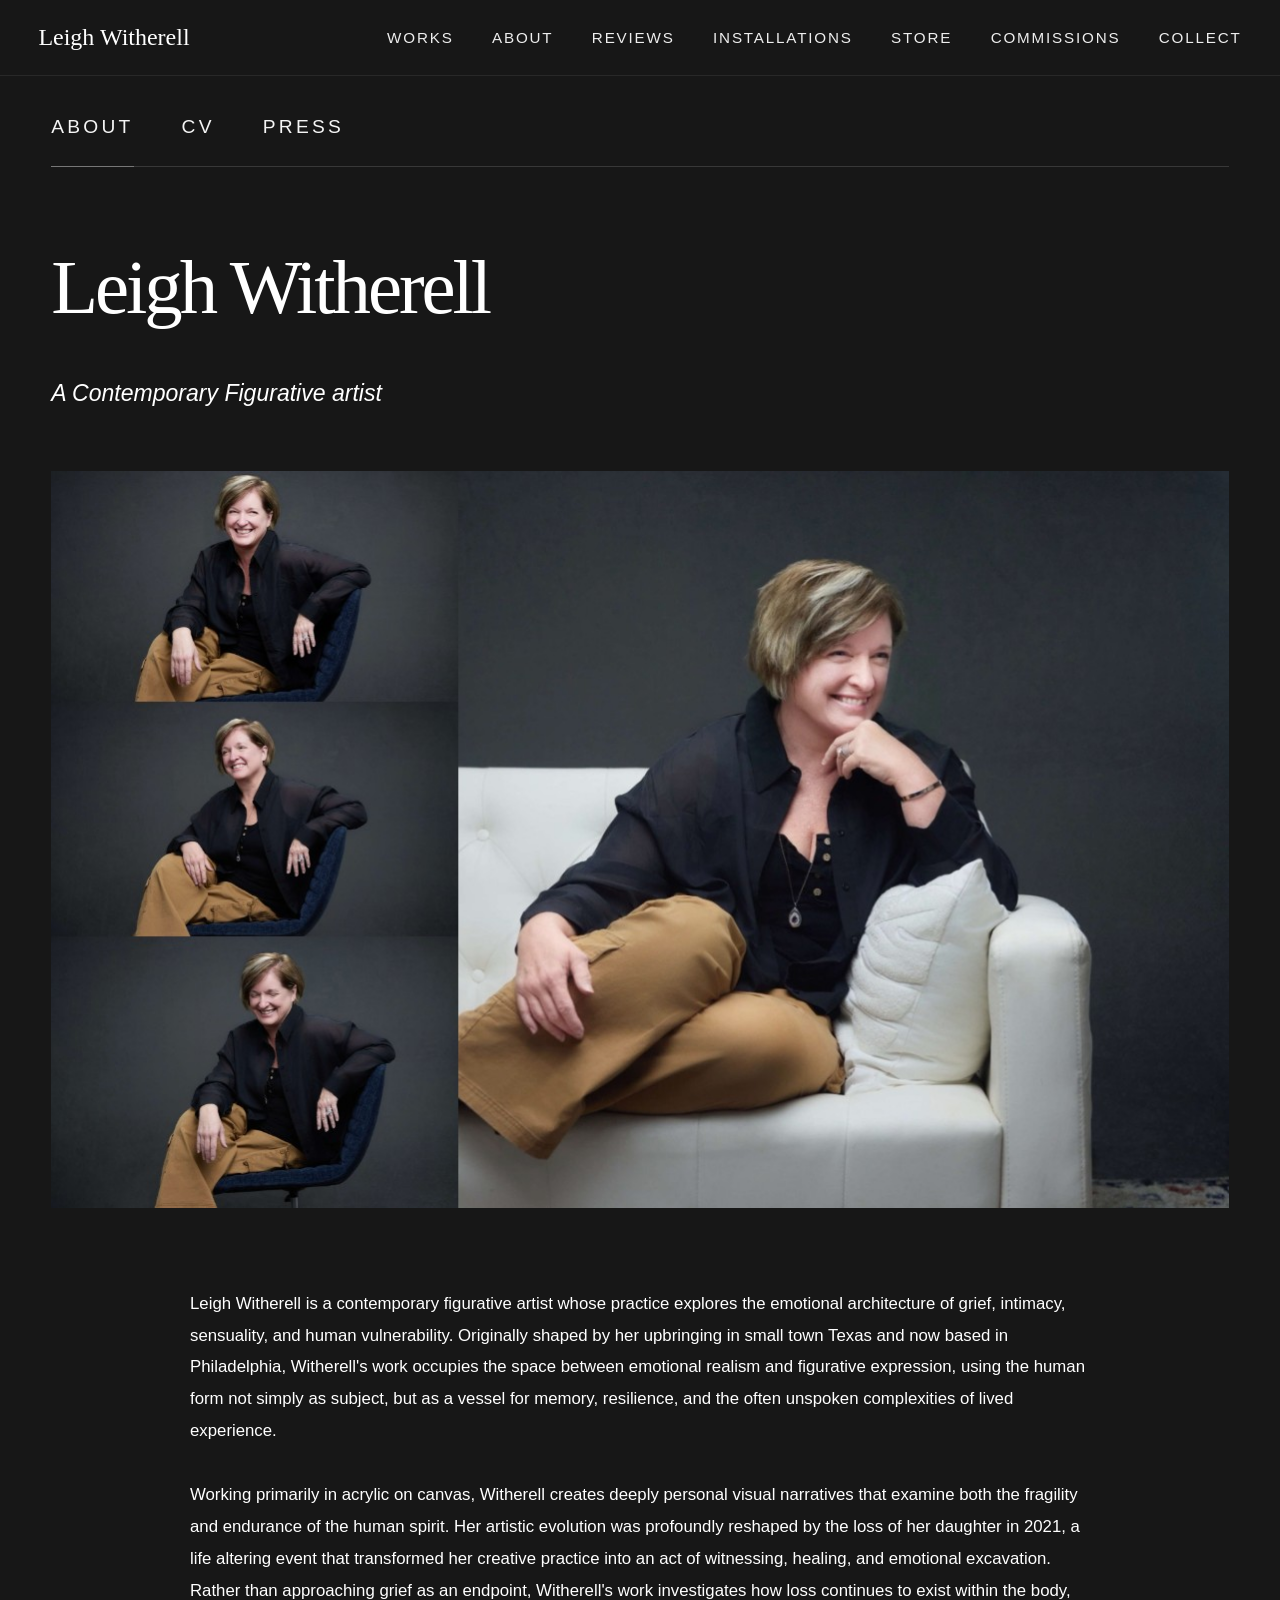
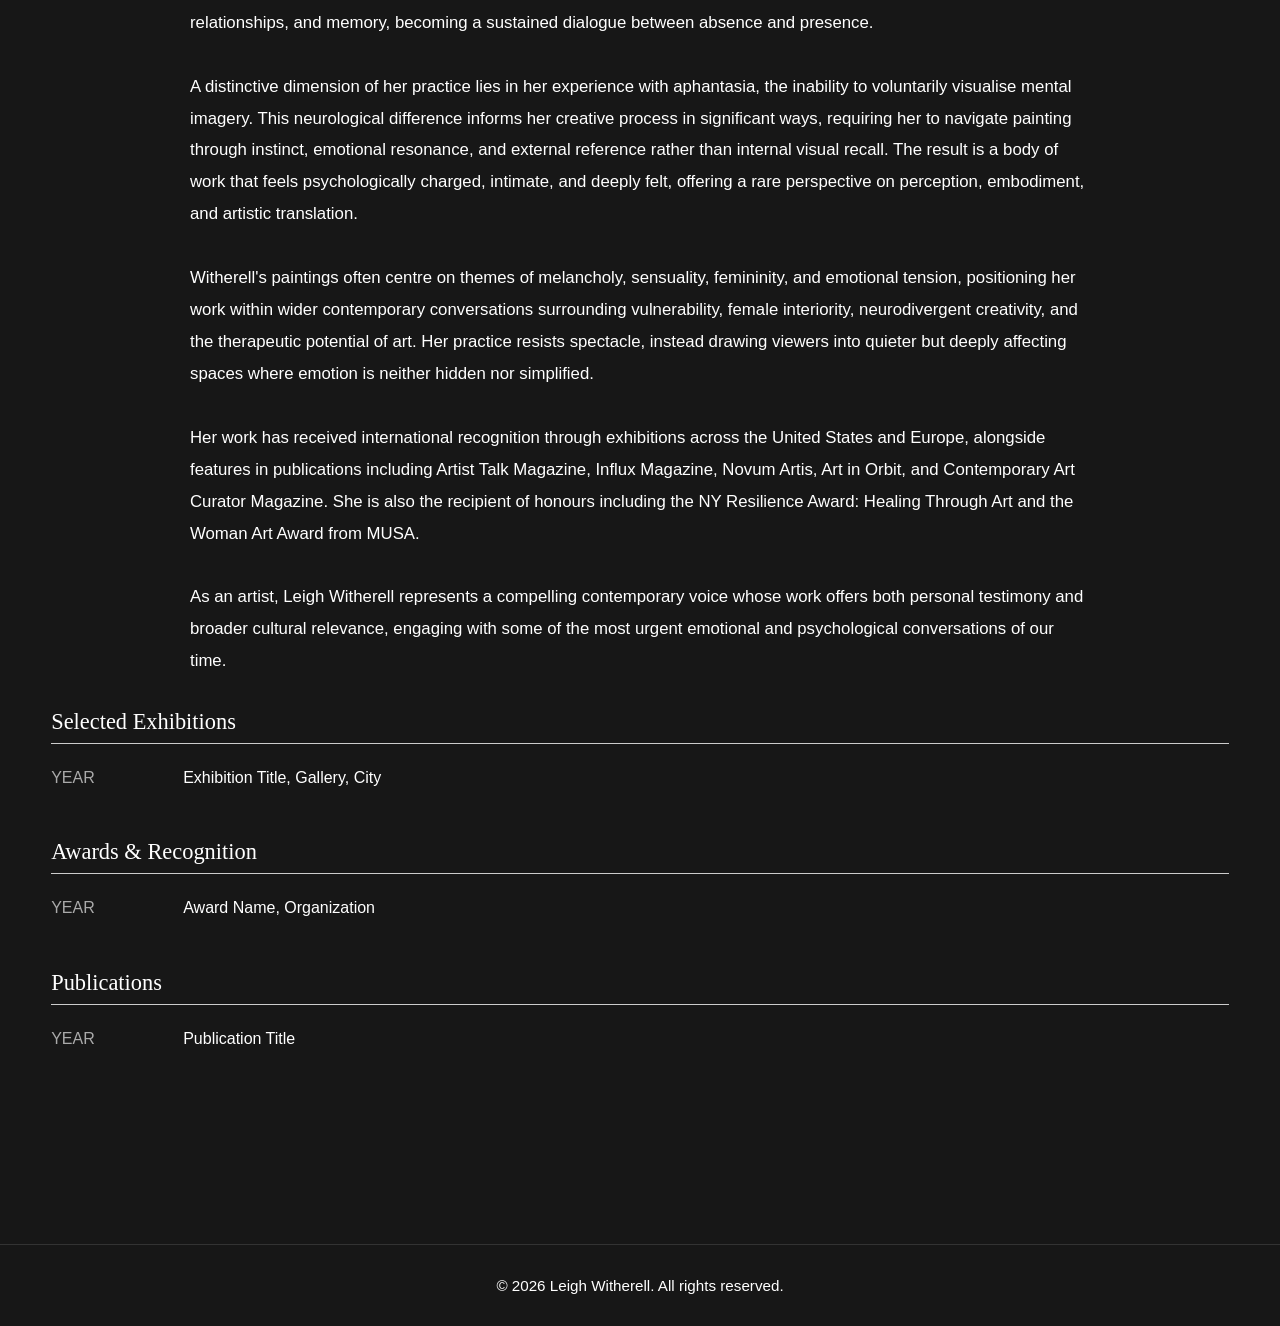
==== commit 6e2f1467: "Updated CV entries" ====
--- a/about.html
+++ b/about.html
@@ -164,25 +164,10 @@
     </section>
 
 
-    <!-- CV SECTION -->
-
-    <section
-      id="panel-cv"
-      class="about-panel"
-      role="tabpanel"
-      aria-labelledby="tab-cv"
-      tabindex="0"
-      hidden>
-
-      <h1 class="about-heading">
-        Curriculum Vitae
-      </h1>
-
-      <div class="cv-content">
-
-       
+
+
+
 <!-- CV SECTION -->
-
 <section
   id="panel-cv"
   class="about-panel"
@@ -191,14 +176,11 @@
   tabindex="0"
   hidden>
 
-  <h1 class="about-heading">
-    Curriculum Vitae
-  </h1>
+  <h1 class="about-heading">Curriculum Vitae</h1>
 
   <div id="cv-content" class="cv-content">
     <p>Loading curriculum vitae...</p>
   </div>
-
 </section>
 
         <section class="cv-section">
@@ -239,12 +221,9 @@
     </section>
 
 
-    <!-- PRESS SECTION -->
-
-    <section
-     
-<!-- PRESS SECTION -->
-
+   
+
+    <!--Press Section-->
 <section
   id="panel-press"
   class="about-panel"
--- a/css/style.css
+++ b/css/style.css
@@ -688,4 +688,348 @@
     grid-template-columns: 1fr;
     gap: 0.5rem;
   }
+}
+
+/* =========================================
+   REVIEWS PAGE
+   ========================================= */
+
+.reviews-main {
+  width: min(100%, 1600px);
+  margin: 0 auto;
+  padding: 2rem 4% 7rem;
+}
+
+.reviews-heading {
+  margin: 0 0 6rem;
+  font-family: Georgia, "Times New Roman", serif;
+  font-size: clamp(4rem, 7vw, 7rem);
+  font-weight: 400;
+  line-height: 1.1;
+}
+
+.reviews-section {
+  margin-bottom: 7rem;
+}
+
+.reviews-section-label {
+  margin: 0 0 3rem;
+  font-family: Arial, Helvetica, sans-serif;
+  font-size: 1rem;
+  font-weight: 400;
+  letter-spacing: 0.14em;
+  text-transform: uppercase;
+}
+
+/* Shared quotation styling */
+
+.reviews-page .review-quote {
+  margin: 0;
+  padding: 0.15rem 0 0.15rem 2rem;
+  border-left: 2px solid #303030;
+}
+
+.reviews-page .review-quote p {
+  margin: 0 0 1.25rem;
+  font-size: clamp(1.15rem, 1.6vw, 1.7rem);
+  line-height: 1.5;
+}
+
+.reviews-page .review-quote footer {
+  margin-top: 1.5rem;
+  font-size: clamp(1rem, 1.2vw, 1.2rem);
+  line-height: 1.5;
+}
+
+.reviews-page .review-quote a {
+  color: inherit;
+  text-decoration: none;
+}
+
+.reviews-page .review-quote a:hover {
+  text-decoration: underline;
+  text-underline-offset: 5px;
+}
+
+.reviews-page .review-quote a:focus-visible {
+  outline: 2px solid white;
+  outline-offset: 4px;
+}
+
+/* Press quotations */
+
+.press-quotes {
+  display: grid;
+  gap: 4rem;
+}
+
+/* Collector reviews */
+
+.collectors-section {
+  margin-top: 8rem;
+}
+
+.collector-review {
+  display: grid;
+  grid-template-columns: minmax(0, 1fr) minmax(0, 1fr);
+  align-items: center;
+  gap: clamp(2rem, 5vw, 6rem);
+  margin-bottom: 8rem;
+}
+
+.collector-review.reverse .collector-artwork {
+  order: 2;
+}
+
+.collector-review.reverse .collector-copy {
+  order: 1;
+}
+
+.collector-artwork img {
+  display: block;
+  width: 100%;
+  height: auto;
+}
+
+.collector-copy h3 {
+  margin: 0 0 2rem;
+  font-family: Georgia, "Times New Roman", serif;
+  font-size: clamp(2rem, 3vw, 3.5rem);
+  font-weight: 400;
+  line-height: 1.2;
+}
+
+.collector-copy .review-quote p {
+  font-size: clamp(1rem, 1.2vw, 1.25rem);
+  line-height: 1.8;
+}
+
+/* Final review without an image */
+
+.collector-review-text {
+  display: block;
+  width: min(100%, 1050px);
+  margin: 2rem auto 0;
+}
+
+/* Responsive layout */
+
+@media (max-width: 850px) {
+
+  .reviews-heading {
+    margin-bottom: 4rem;
+  }
+
+  .collector-review {
+    grid-template-columns: 1fr;
+    gap: 2rem;
+    margin-bottom: 5rem;
+  }
+
+  .collector-review.reverse .collector-artwork,
+  .collector-review.reverse .collector-copy {
+    order: initial;
+  }
+
+  .collector-artwork {
+    width: 100%;
+  }
+
+  .collector-copy h3 {
+    margin-bottom: 1.5rem;
+  }
+
+  .collectors-section {
+    margin-top: 5rem;
+  }
+}
+
+@media (max-width: 500px) {
+
+  .reviews-main {
+    padding: 2rem 5% 4rem;
+  }
+
+  .press-quotes {
+    gap: 3rem;
+  }
+
+  .reviews-page .review-quote {
+    padding-left: 1.25rem;
+  }
+}
+
+/* =========================================
+   INSTALLATIONS PAGE
+   ========================================= */
+
+.installations-main {
+  width: min(100%, 1600px);
+  margin: 0 auto;
+  padding: 2rem 4% 7rem;
+}
+
+.installations-heading {
+  margin: 0 0 5rem;
+  font-family: Georgia, "Times New Roman", serif;
+  font-size: clamp(4rem, 7vw, 7rem);
+  font-weight: 400;
+  line-height: 1.1;
+}
+
+.installations-gallery {
+  columns: 2;
+  column-gap: 2rem;
+}
+
+.installations-gallery figure {
+  margin: 0 0 2rem;
+  break-inside: avoid;
+}
+
+.installations-gallery img {
+  display: block;
+  width: 100%;
+  height: auto;
+}
+
+@media (max-width: 700px) {
+  .installations-main {
+    padding: 2rem 5% 4rem;
+  }
+
+  .installations-heading {
+    margin-bottom: 3rem;
+  }
+
+  .installations-gallery {
+    columns: 1;
+  }
+}
+
+/* CURRICULUM VITAE */
+
+.cv-content {
+  width: 100%;
+  max-width: 900px;
+  margin: 0 auto;
+  line-height: 1.8;
+}
+
+.cv-section {
+  margin: 0 0 3rem;
+}
+
+.cv-section h2 {
+  margin: 0 0 1.25rem;
+  padding-bottom: 0.5rem;
+  border-bottom: 1px solid #ccc;
+  font-size: 1.4rem;
+}
+
+.cv-entry {
+  margin: 0 0 0.85rem;
+}
+
+.cv-list {
+  list-style: none;
+  padding: 0;
+  margin: 0;
+}
+
+.cv-list li {
+  margin-bottom: 1rem;
+  padding-left: 1.2rem;
+  position: relative;
+}
+
+.cv-list li::before {
+  content: "•";
+  position: absolute;
+  left: 0;
+}
+
+.cv-content a {
+  color: inherit;
+  text-decoration: underline;
+  text-underline-offset: 3px;
+}
+
+.cv-content a:hover {
+  opacity: 0.65;
+}
+
+@media (max-width: 600px) {
+  .cv-section {
+    margin-bottom: 2rem;
+  }
+
+  .cv-section h2 {
+    font-size: 1.2rem;
+  }
+}
+
+/* CV LAYOUT FIX */
+
+#panel-cv {
+  width: 100%;
+  max-width: 1100px;
+  margin: 0 auto;
+}
+
+#cv-content {
+  width: 100%;
+  max-width: none;
+}
+
+/* Give every CV section the full available width */
+#panel-cv .cv-section {
+  width: 100%;
+  margin-bottom: 3rem;
+}
+
+/* Display the year and description side by side */
+#panel-cv .cv-entry {
+  display: grid;
+  grid-template-columns: 100px minmax(0, 1fr);
+  gap: 1.5rem;
+  align-items: start;
+  width: 100%;
+  margin-bottom: 1rem;
+}
+
+/* Keep dates from breaking into tiny lines */
+#panel-cv .cv-year {
+  width: auto;
+  white-space: nowrap;
+}
+
+/* Allow descriptions to use all remaining space */
+#panel-cv .cv-entry p {
+  width: 100%;
+  max-width: none;
+  margin: 0;
+}
+
+/* Make the identity section full width */
+#panel-cv .cv-identity {
+  width: 100%;
+  max-width: none;
+  margin-bottom: 3rem;
+}
+
+#panel-cv .cv-identity p {
+  max-width: none;
+}
+
+/* Mobile layout */
+@media (max-width: 600px) {
+  #panel-cv .cv-entry {
+    grid-template-columns: 1fr;
+    gap: 0.25rem;
+  }
+
+  #panel-cv .cv-year {
+    white-space: normal;
+  }
 }
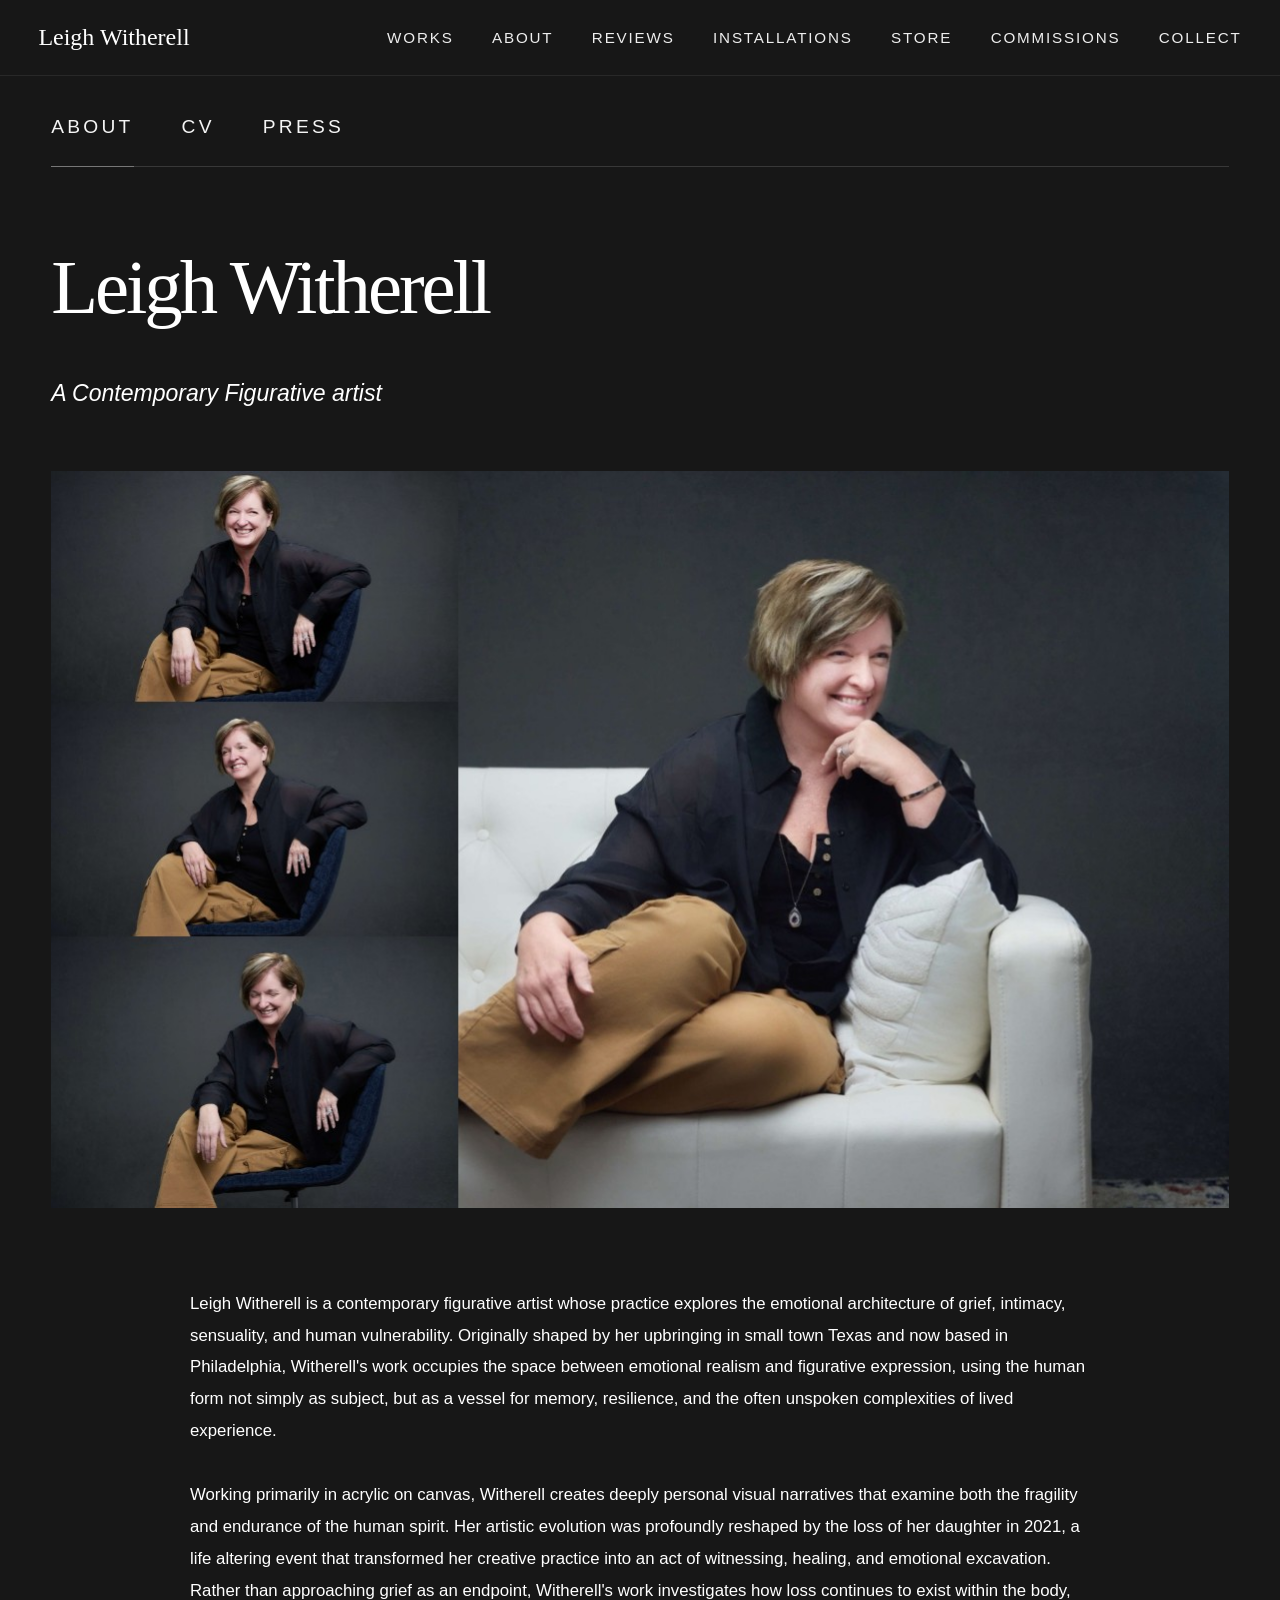
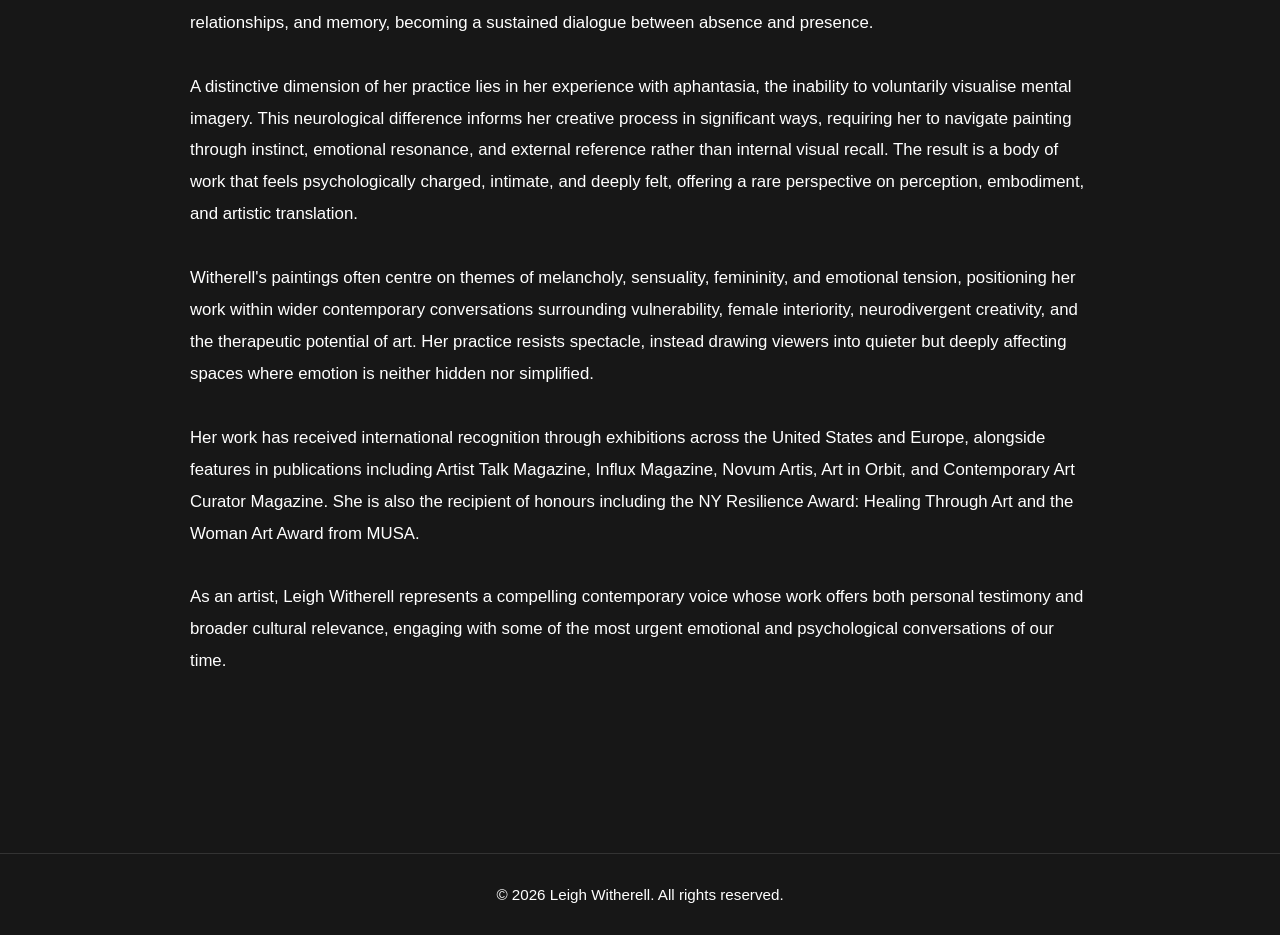
==== commit 3aed9c07: "Updated and cleaned up code; added all CV info" ====
--- a/about.html
+++ b/about.html
@@ -183,46 +183,6 @@
   </div>
 </section>
 
-        <section class="cv-section">
-
-          <h2>Selected Exhibitions</h2>
-
-          <div class="cv-entry">
-            <span class="cv-year">YEAR</span>
-            <p>Exhibition Title, Gallery, City</p>
-          </div>
-
-        </section>
-
-        <section class="cv-section">
-
-          <h2>Awards &amp; Recognition</h2>
-
-          <div class="cv-entry">
-            <span class="cv-year">YEAR</span>
-            <p>Award Name, Organization</p>
-          </div>
-
-        </section>
-
-        <section class="cv-section">
-
-          <h2>Publications</h2>
-
-          <div class="cv-entry">
-            <span class="cv-year">YEAR</span>
-            <p>Publication Title</p>
-          </div>
-
-        </section>
-
-      </div>
-
-    </section>
-
-
-   
-
     <!--Press Section-->
 <section
   id="panel-press"
--- a/css/style.css
+++ b/css/style.css
@@ -1032,4 +1032,13 @@
   #panel-cv .cv-year {
     white-space: normal;
   }
+}
+
+/* Markdown CV entries use the full available width */
+#panel-cv p.cv-entry {
+  display: block;
+  width: 100%;
+  max-width: none;
+  margin-bottom: 1rem;
+  line-height: 1.8;
 }
